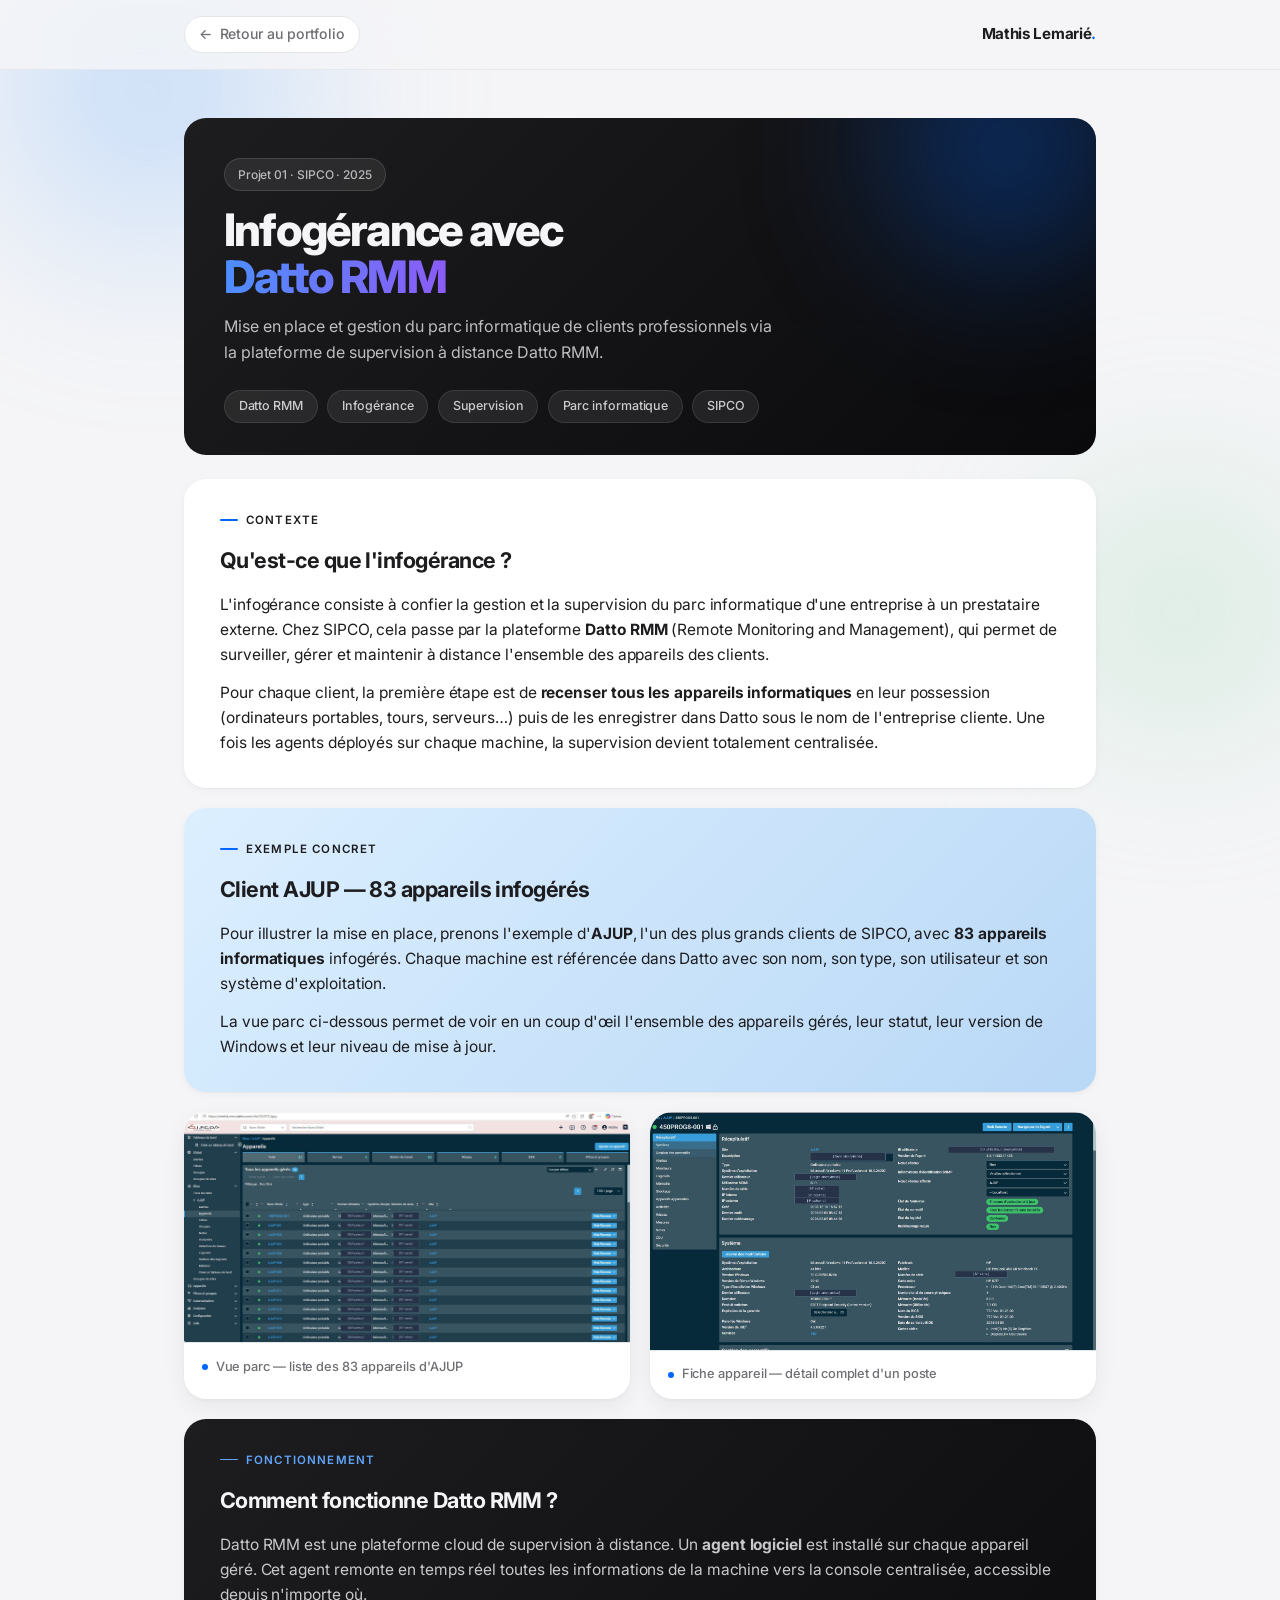
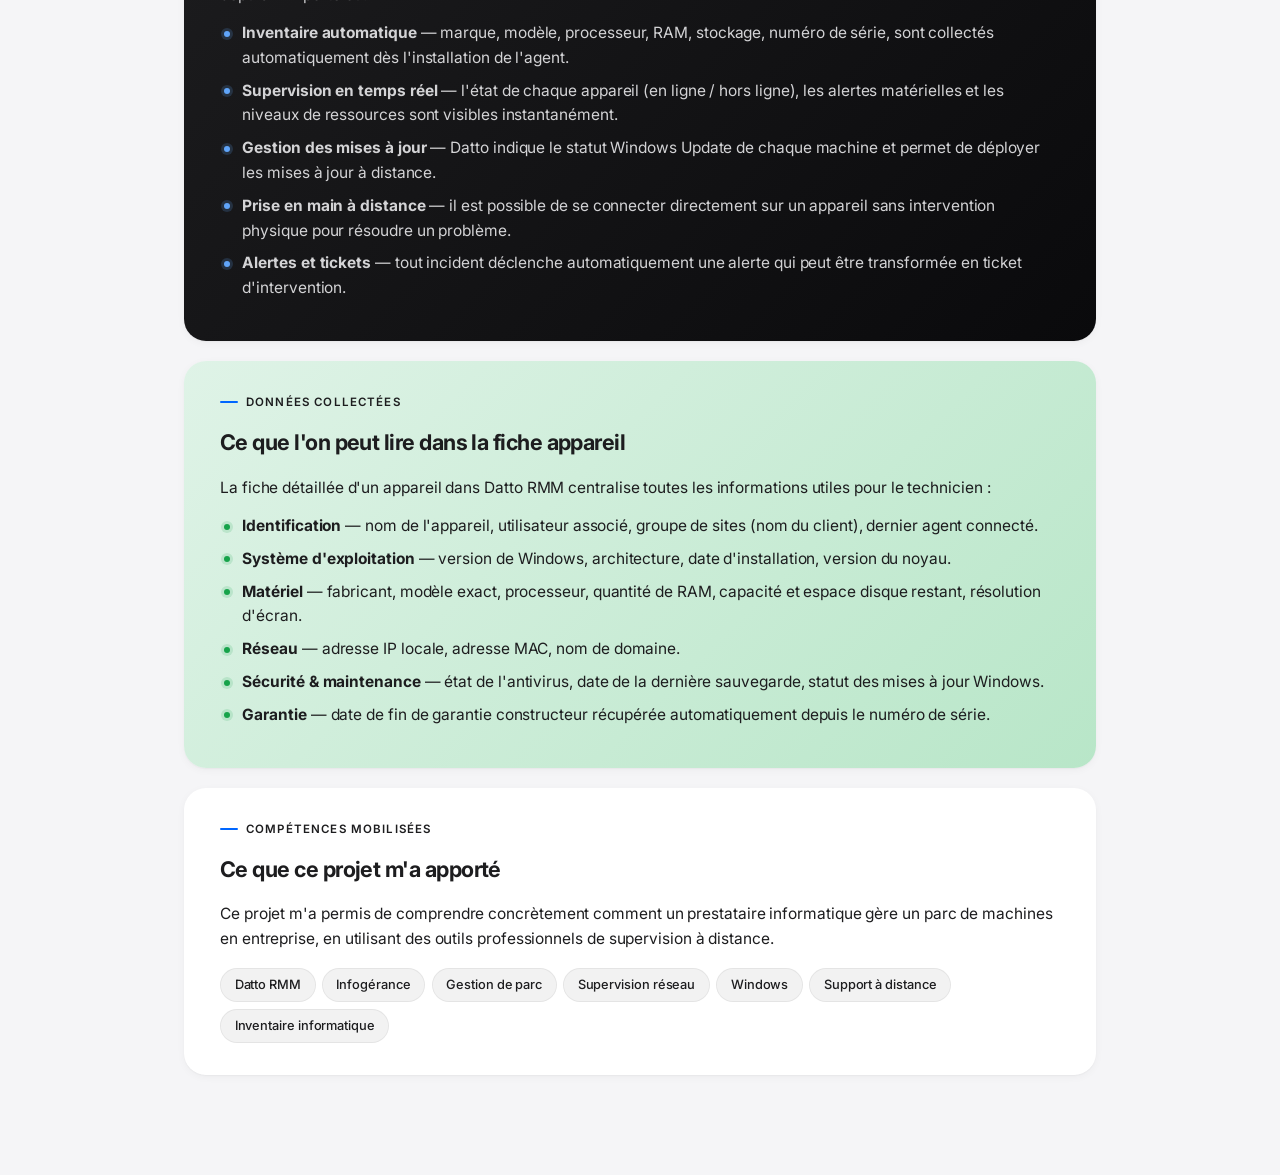
==== projet-datto.html @ 89df0d62 "Fusion contenu laptop : SIPCO, Datto RMM, présentation, Fougères - Localisation hero : Fougères - Qu" ====
<!DOCTYPE html>
<html lang="fr">
<head>
  <meta charset="UTF-8" />
  <meta name="viewport" content="width=device-width, initial-scale=1.0" />
  <title>Projet — Infogérance Datto RMM · Mathis Lemarié</title>
  <link rel="preconnect" href="https://fonts.googleapis.com" />
  <link rel="preconnect" href="https://fonts.gstatic.com" crossorigin />
  <link rel="stylesheet" href="https://fonts.googleapis.com/css2?family=Inter:wght@400;500;600;700;800&display=swap" />
  <style>
    *, *::before, *::after { box-sizing: border-box; margin: 0; padding: 0; }

    :root {
      --bg: #f5f5f7;
      --surface: #ffffff;
      --surface-dark: #1d1d1f;
      --text: #1d1d1f;
      --text-on-dark: #f5f5f7;
      --text-muted: #6e6e73;
      --border: #e5e5e7;
      --accent: #0066ff;
      --radius: 22px;
      --radius-sm: 14px;
      --shadow-sm: 0 1px 2px rgba(0,0,0,0.04), 0 2px 8px rgba(0,0,0,0.04);
      --shadow-md: 0 2px 4px rgba(0,0,0,0.04), 0 8px 24px rgba(0,0,0,0.06);
      --max-width: 960px;
    }

    html { scroll-behavior: smooth; }

    body {
      font-family: "Inter", -apple-system, BlinkMacSystemFont, system-ui, sans-serif;
      background: var(--bg);
      color: var(--text);
      font-size: 15.5px;
      line-height: 1.6;
      min-height: 100vh;
      -webkit-font-smoothing: antialiased;
      letter-spacing: -0.005em;
    }

    /* ---- Fond blobs ---- */
    .bg-canvas {
      position: fixed; inset: 0; z-index: 0;
      overflow: hidden; pointer-events: none;
    }
    .bg-canvas .blob {
      position: absolute; border-radius: 50%;
      filter: blur(80px); opacity: 0.5;
    }
    .blob-1 { width: 500px; height: 500px; background: radial-gradient(circle, #7eb8fb 0%, transparent 65%); top: -160px; left: -100px; animation: drift-1 30s ease-in-out infinite; }
    .blob-2 { width: 400px; height: 400px; background: radial-gradient(circle, #a3dcb6 0%, transparent 65%); bottom: 10%; right: -100px; animation: drift-2 36s ease-in-out infinite; }
    @keyframes drift-1 { 0%,100%{transform:translate(0,0) scale(1)} 50%{transform:translate(100px,80px) scale(1.1)} }
    @keyframes drift-2 { 0%,100%{transform:translate(0,0) scale(1)} 50%{transform:translate(-80px,-60px) scale(0.95)} }

    /* ---- Header ---- */
    .site-header {
      background: rgba(245,245,247,0.85);
      backdrop-filter: saturate(180%) blur(20px);
      border-bottom: 1px solid rgba(0,0,0,0.05);
      position: sticky; top: 0; z-index: 100;
      position: relative; z-index: 1;
    }
    .nav {
      display: flex; align-items: center; gap: 1rem;
      padding: 1rem 1.5rem; max-width: var(--max-width); margin: 0 auto;
    }
    .back-link {
      display: inline-flex; align-items: center; gap: 0.5rem;
      font-size: 0.88rem; font-weight: 500; color: var(--text-muted);
      text-decoration: none; padding: 0.4rem 0.85rem;
      border-radius: 999px; border: 1px solid var(--border);
      background: var(--surface); transition: color 0.2s, box-shadow 0.2s;
    }
    .back-link:hover { color: var(--text); box-shadow: var(--shadow-sm); }
    .back-link::before { content: "←"; font-size: 1em; }

    .nav-brand { font-weight: 700; font-size: 0.95rem; color: var(--text); text-decoration: none; margin-left: auto; letter-spacing: -0.02em; }
    .nav-brand span { color: var(--accent); }

    /* ---- Layout ---- */
    main { position: relative; z-index: 1; padding: 3rem 1.5rem 5rem; max-width: var(--max-width); margin: 0 auto; }

    /* ---- Hero du projet ---- */
    .project-hero {
      background: linear-gradient(135deg, #1d1d1f 0%, #0a0a0c 100%);
      border-radius: var(--radius);
      padding: 2.5rem 2.5rem 2rem;
      margin-bottom: 1.5rem;
      position: relative;
      overflow: hidden;
    }
    .project-hero::before {
      content: "";
      position: absolute; border-radius: 50%;
      filter: blur(70px); z-index: 0; pointer-events: none;
      width: 340px; height: 340px;
      background: radial-gradient(circle, #0066ff 0%, transparent 70%);
      top: -140px; right: -80px; opacity: 0.5;
      animation: float-blob 18s ease-in-out infinite;
    }
    @keyframes float-blob { 0%,100%{transform:translate(0,0) scale(1)} 33%{transform:translate(30px,-25px) scale(1.07)} 66%{transform:translate(-20px,20px) scale(0.94)} }
    .project-hero > * { position: relative; z-index: 1; }

    .project-hero .badge {
      display: inline-flex; align-items: center; gap: 0.5rem;
      padding: 0.35rem 0.8rem; border-radius: 999px;
      background: rgba(255,255,255,0.08); border: 1px solid rgba(255,255,255,0.12);
      font-size: 0.75rem; font-weight: 500; color: rgba(245,245,247,0.7);
      margin-bottom: 1rem;
    }
    .project-hero h1 {
      font-size: clamp(1.8rem, 5vw, 2.8rem); font-weight: 800;
      color: #f5f5f7; letter-spacing: -0.04em; line-height: 1.05;
      margin-bottom: 0.85rem;
    }
    .project-hero h1 span {
      background: linear-gradient(90deg, #4d8eff 0%, #8b5cf6 50%, #4d8eff 100%);
      background-size: 200% 100%;
      -webkit-background-clip: text; background-clip: text;
      -webkit-text-fill-color: transparent;
      animation: gradient-shift 6s linear infinite;
    }
    @keyframes gradient-shift { 0%{background-position:0% 50%} 100%{background-position:200% 50%} }
    .project-hero p { color: rgba(245,245,247,0.75); font-size: 1rem; max-width: 55ch; }

    .meta-row {
      display: flex; flex-wrap: wrap; gap: 0.6rem; margin-top: 1.5rem;
    }
    .meta-tag {
      display: inline-flex; align-items: center; gap: 0.4rem;
      padding: 0.35rem 0.85rem; border-radius: 999px;
      background: rgba(255,255,255,0.08); border: 1px solid rgba(255,255,255,0.1);
      font-size: 0.78rem; font-weight: 500; color: rgba(245,245,247,0.8);
    }

    /* ---- Sections ---- */
    .section {
      background: var(--surface);
      border-radius: var(--radius);
      padding: 2rem 2.25rem;
      margin-bottom: 1.25rem;
      box-shadow: var(--shadow-sm);
    }
    .section.sky    { background: linear-gradient(135deg, #dcefff 0%, #b9d8f6 100%); }
    .section.mint   { background: linear-gradient(135deg, #dff3e7 0%, #b8e6c8 100%); }
    .section.peach  { background: linear-gradient(135deg, #ffe6d8 0%, #ffcaa6 100%); }
    .section.dark   { background: linear-gradient(135deg, #1d1d1f 0%, #0a0a0c 100%); color: #f5f5f7; }

    .section-label {
      font-size: 0.72rem; font-weight: 600; letter-spacing: 0.1em;
      text-transform: uppercase; color: var(--accent); margin-bottom: 0.5rem;
      display: flex; align-items: center; gap: 0.5rem;
    }
    .section-label::before {
      content: ""; display: inline-block; width: 18px; height: 1.5px;
      background: var(--accent); border-radius: 1px;
    }
    .section.dark .section-label { color: #60a5fa; }
    .section.dark .section-label::before { background: #60a5fa; }

    .section h2 {
      font-size: 1.35rem; font-weight: 700; letter-spacing: -0.025em;
      margin-bottom: 1rem; color: var(--text);
    }
    .section.dark h2 { color: #f5f5f7; }

    .section p { margin-bottom: 0.85rem; color: var(--text); }
    .section p:last-child { margin-bottom: 0; }
    .section.dark p { color: rgba(245,245,247,0.8); }

    ul.styled { list-style: none; padding: 0; margin: 0.75rem 0 0; }
    ul.styled li {
      position: relative; padding-left: 1.4rem; margin-bottom: 0.5rem; color: var(--text);
    }
    ul.styled li::before {
      content: ""; position: absolute; left: 0.25rem; top: 0.62em;
      width: 6px; height: 6px; border-radius: 50%;
      background: var(--accent); box-shadow: 0 0 0 3px rgba(0,102,255,0.12);
    }
    .section.dark ul.styled li { color: rgba(245,245,247,0.85); }
    .section.dark ul.styled li::before { background: #60a5fa; box-shadow: 0 0 0 3px rgba(96,165,250,0.18); }
    .section.mint ul.styled li::before { background: #16a34a; box-shadow: 0 0 0 3px rgba(22,163,74,0.15); }
    .section.sky ul.styled li::before  { background: #2563eb; box-shadow: 0 0 0 3px rgba(37,99,235,0.15); }

    /* ---- Images ---- */
    .screenshots {
      display: grid;
      grid-template-columns: 1fr 1fr;
      gap: 1.25rem;
      margin-bottom: 1.25rem;
    }
    .screenshot-card {
      background: var(--surface);
      border-radius: var(--radius);
      overflow: hidden;
      box-shadow: var(--shadow-md);
    }
    .screenshot-card img {
      width: 100%; height: auto; display: block;
      cursor: zoom-in; transition: transform 0.3s ease;
    }
    .screenshot-card img:hover { transform: scale(1.015); }
    .screenshot-caption {
      padding: 0.85rem 1.1rem;
      font-size: 0.8rem; font-weight: 500; color: var(--text-muted);
      border-top: 1px solid var(--border);
      display: flex; align-items: center; gap: 0.5rem;
    }
    .screenshot-caption::before {
      content: ""; width: 6px; height: 6px; border-radius: 50%;
      background: var(--accent); flex-shrink: 0;
    }

    /* ---- Skills tags ---- */
    .tag-row { display: flex; flex-wrap: wrap; gap: 0.4rem; margin-top: 1rem; }
    .tag {
      padding: 0.38rem 0.85rem; border-radius: 999px;
      background: rgba(0,0,0,0.05); border: 1px solid rgba(0,0,0,0.06);
      font-size: 0.8rem; font-weight: 500; color: var(--text);
    }
    .section.dark .tag { background: rgba(255,255,255,0.08); border-color: rgba(255,255,255,0.12); color: #f5f5f7; }

    /* ---- Lightbox ---- */
    .lightbox {
      display: none; position: fixed; inset: 0; z-index: 999;
      background: rgba(0,0,0,0.88); align-items: center; justify-content: center;
      cursor: zoom-out; backdrop-filter: blur(6px);
    }
    .lightbox.open { display: flex; }
    .lightbox img { max-width: 92vw; max-height: 88vh; border-radius: 12px; box-shadow: 0 32px 80px rgba(0,0,0,0.5); }

    /* ---- Responsive ---- */
    @media (max-width: 680px) {
      main { padding: 2rem 1rem 4rem; }
      .screenshots { grid-template-columns: 1fr; }
      .project-hero { padding: 1.75rem 1.5rem 1.5rem; }
      .section { padding: 1.5rem 1.5rem; }
    }
  </style>
</head>
<body>
  <div class="bg-canvas" aria-hidden="true">
    <div class="blob blob-1"></div>
    <div class="blob blob-2"></div>
  </div>

  <header class="site-header">
    <nav class="nav">
      <a class="back-link" href="index.html">Retour au portfolio</a>
      <a class="nav-brand" href="index.html">Mathis Lemarié<span>.</span></a>
    </nav>
  </header>

  <main>

    <!-- Hero -->
    <div class="project-hero">
      <span class="badge">Projet 01 · SIPCO · 2025</span>
      <h1>Infogérance avec<br /><span>Datto RMM</span></h1>
      <p>
        Mise en place et gestion du parc informatique de clients professionnels
        via la plateforme de supervision à distance Datto RMM.
      </p>
      <div class="meta-row">
        <span class="meta-tag">Datto RMM</span>
        <span class="meta-tag">Infogérance</span>
        <span class="meta-tag">Supervision</span>
        <span class="meta-tag">Parc informatique</span>
        <span class="meta-tag">SIPCO</span>
      </div>
    </div>

    <!-- Contexte -->
    <div class="section">
      <p class="section-label">Contexte</p>
      <h2>Qu'est-ce que l'infogérance ?</h2>
      <p>
        L'infogérance consiste à confier la gestion et la supervision du parc informatique d'une entreprise à un prestataire externe. Chez SIPCO, cela passe par la plateforme <strong>Datto RMM</strong> (Remote Monitoring and Management), qui permet de surveiller, gérer et maintenir à distance l'ensemble des appareils des clients.
      </p>
      <p>
        Pour chaque client, la première étape est de <strong>recenser tous les appareils informatiques</strong> en leur possession (ordinateurs portables, tours, serveurs…) puis de les enregistrer dans Datto sous le nom de l'entreprise cliente. Une fois les agents déployés sur chaque machine, la supervision devient totalement centralisée.
      </p>
    </div>

    <!-- Exemple AJUP -->
    <div class="section sky">
      <p class="section-label">Exemple concret</p>
      <h2>Client AJUP — 83 appareils infogérés</h2>
      <p>
        Pour illustrer la mise en place, prenons l'exemple d'<strong>AJUP</strong>, l'un des plus grands clients de SIPCO, avec <strong>83 appareils informatiques</strong> infogérés. Chaque machine est référencée dans Datto avec son nom, son type, son utilisateur et son système d'exploitation.
      </p>
      <p>
        La vue parc ci-dessous permet de voir en un coup d'œil l'ensemble des appareils gérés, leur statut, leur version de Windows et leur niveau de mise à jour.
      </p>
    </div>

    <!-- Screenshots -->
    <div class="screenshots">
      <div class="screenshot-card">
        <img src="assets/img/Datto_RMM_Parc_AJUP_anonymise.png" alt="Vue du parc AJUP dans Datto RMM" />
        <div class="screenshot-caption">Vue parc — liste des 83 appareils d'AJUP</div>
      </div>
      <div class="screenshot-card">
        <img src="assets/img/Datto_RMM_Fiche_AJUP_anonymise.png" alt="Fiche détaillée d'un appareil dans Datto RMM" />
        <div class="screenshot-caption">Fiche appareil — détail complet d'un poste</div>
      </div>
    </div>

    <!-- Comment fonctionne Datto -->
    <div class="section dark">
      <p class="section-label">Fonctionnement</p>
      <h2>Comment fonctionne Datto RMM ?</h2>
      <p>
        Datto RMM est une plateforme cloud de supervision à distance. Un <strong>agent logiciel</strong> est installé sur chaque appareil géré. Cet agent remonte en temps réel toutes les informations de la machine vers la console centralisée, accessible depuis n'importe où.
      </p>
      <ul class="styled">
        <li><strong>Inventaire automatique</strong> — marque, modèle, processeur, RAM, stockage, numéro de série, sont collectés automatiquement dès l'installation de l'agent.</li>
        <li><strong>Supervision en temps réel</strong> — l'état de chaque appareil (en ligne / hors ligne), les alertes matérielles et les niveaux de ressources sont visibles instantanément.</li>
        <li><strong>Gestion des mises à jour</strong> — Datto indique le statut Windows Update de chaque machine et permet de déployer les mises à jour à distance.</li>
        <li><strong>Prise en main à distance</strong> — il est possible de se connecter directement sur un appareil sans intervention physique pour résoudre un problème.</li>
        <li><strong>Alertes et tickets</strong> — tout incident déclenche automatiquement une alerte qui peut être transformée en ticket d'intervention.</li>
      </ul>
    </div>

    <!-- Données visibles dans la fiche -->
    <div class="section mint">
      <p class="section-label">Données collectées</p>
      <h2>Ce que l'on peut lire dans la fiche appareil</h2>
      <p>
        La fiche détaillée d'un appareil dans Datto RMM centralise toutes les informations utiles pour le technicien :
      </p>
      <ul class="styled">
        <li><strong>Identification</strong> — nom de l'appareil, utilisateur associé, groupe de sites (nom du client), dernier agent connecté.</li>
        <li><strong>Système d'exploitation</strong> — version de Windows, architecture, date d'installation, version du noyau.</li>
        <li><strong>Matériel</strong> — fabricant, modèle exact, processeur, quantité de RAM, capacité et espace disque restant, résolution d'écran.</li>
        <li><strong>Réseau</strong> — adresse IP locale, adresse MAC, nom de domaine.</li>
        <li><strong>Sécurité & maintenance</strong> — état de l'antivirus, date de la dernière sauvegarde, statut des mises à jour Windows.</li>
        <li><strong>Garantie</strong> — date de fin de garantie constructeur récupérée automatiquement depuis le numéro de série.</li>
      </ul>
    </div>

    <!-- Compétences -->
    <div class="section">
      <p class="section-label">Compétences mobilisées</p>
      <h2>Ce que ce projet m'a apporté</h2>
      <p>
        Ce projet m'a permis de comprendre concrètement comment un prestataire informatique gère un parc de machines en entreprise, en utilisant des outils professionnels de supervision à distance.
      </p>
      <div class="tag-row">
        <span class="tag">Datto RMM</span>
        <span class="tag">Infogérance</span>
        <span class="tag">Gestion de parc</span>
        <span class="tag">Supervision réseau</span>
        <span class="tag">Windows</span>
        <span class="tag">Support à distance</span>
        <span class="tag">Inventaire informatique</span>
      </div>
    </div>

  </main>

  <!-- Lightbox -->
  <div class="lightbox" id="lightbox">
    <img id="lightbox-img" src="" alt="" />
  </div>

  <script>
    const lightbox = document.getElementById("lightbox");
    const lightboxImg = document.getElementById("lightbox-img");

    document.querySelectorAll(".screenshot-card img").forEach(img => {
      img.addEventListener("click", () => {
        lightboxImg.src = img.src;
        lightboxImg.alt = img.alt;
        lightbox.classList.add("open");
      });
    });

    lightbox.addEventListener("click", () => lightbox.classList.remove("open"));

    document.addEventListener("keydown", e => {
      if (e.key === "Escape") lightbox.classList.remove("open");
    });
  </script>
</body>
</html>
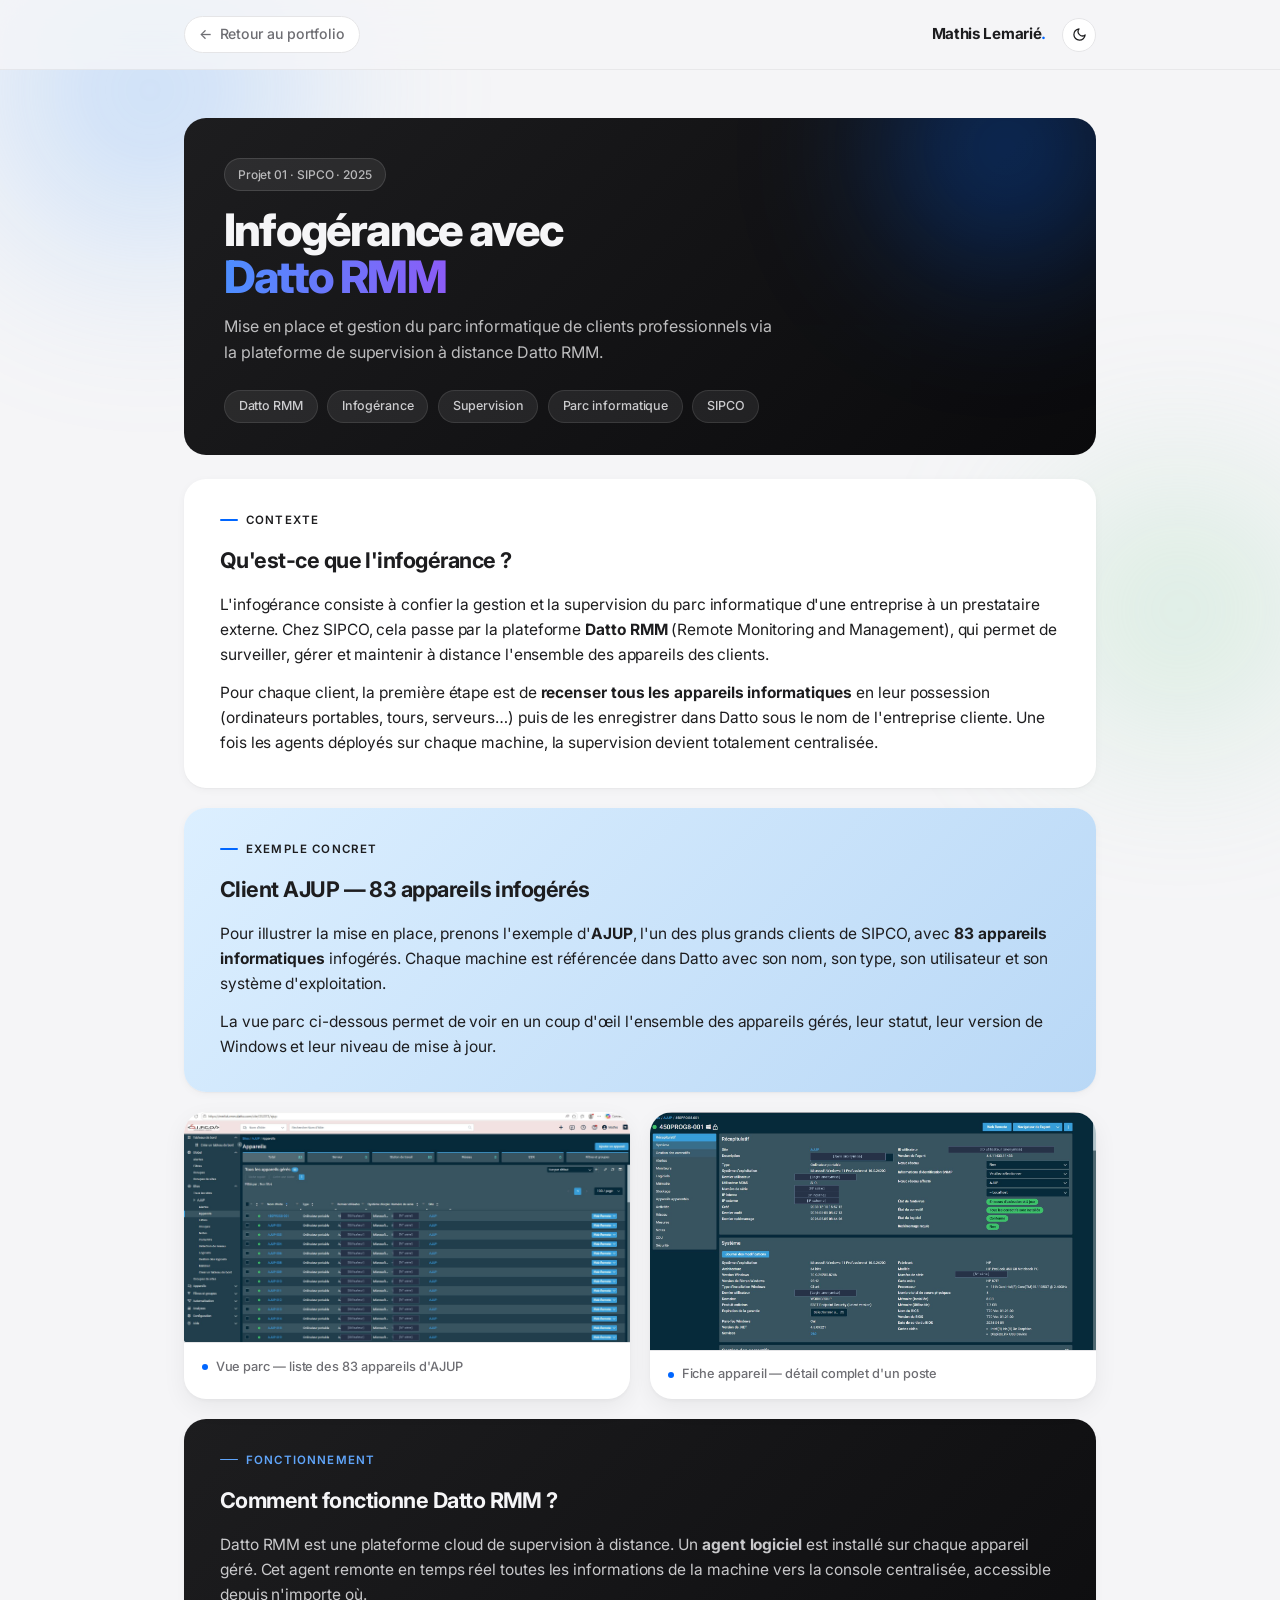
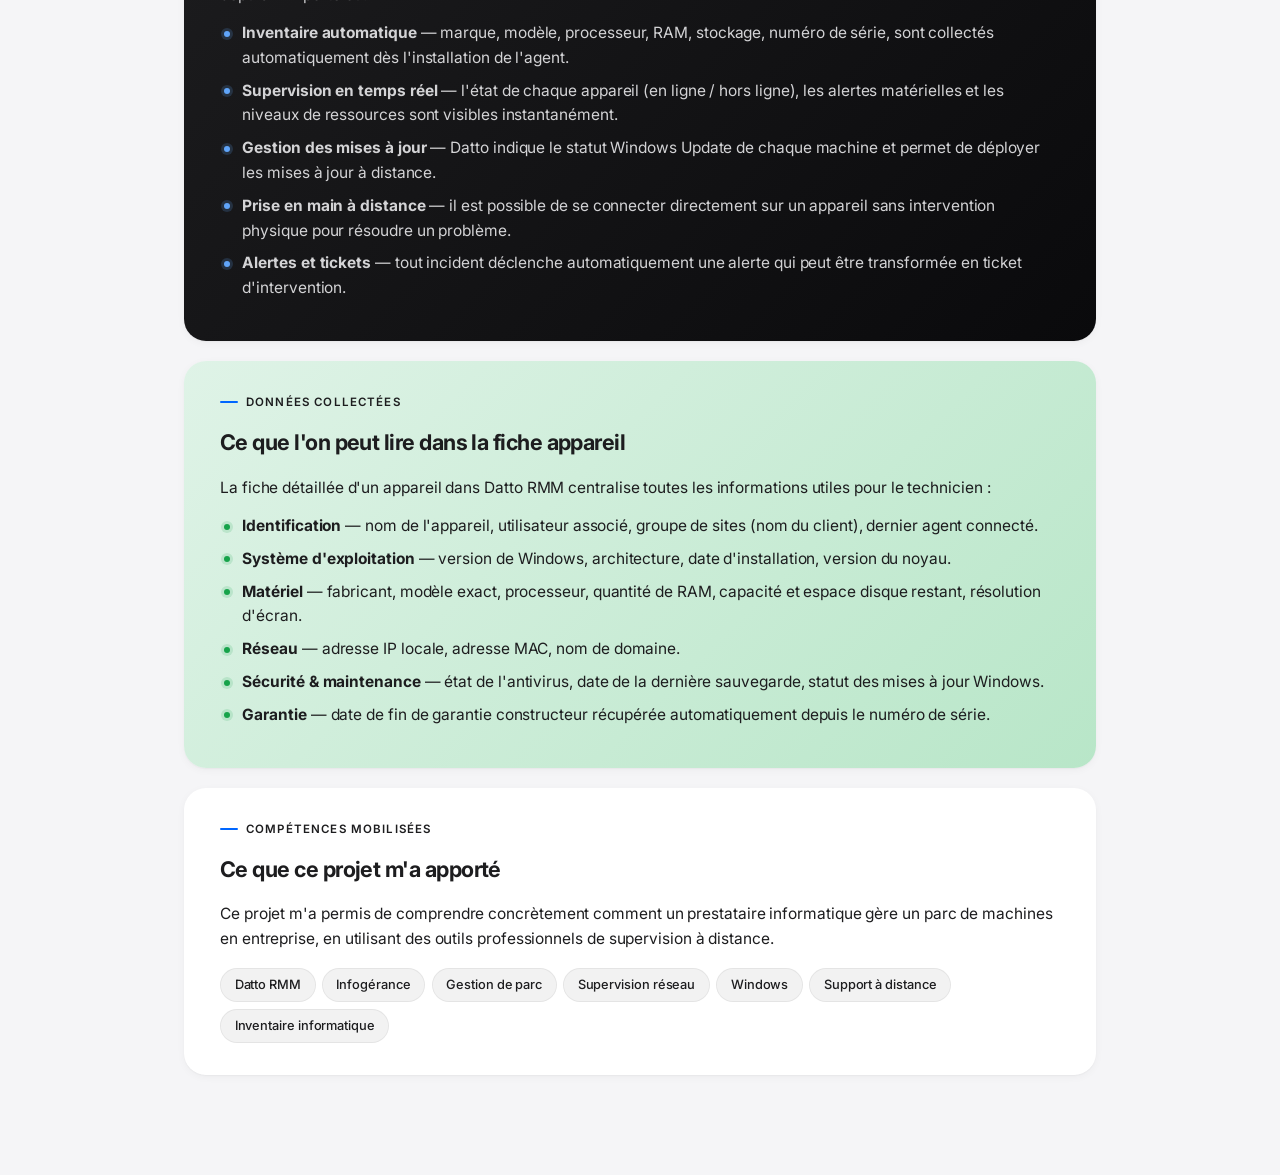
==== commit 134037d8: "Ajout dark mode + toggle sur les pages projet - Script anti-flash dans <head> : lit localStorage ava" ====
--- a/projet-datto.html
+++ b/projet-datto.html
@@ -7,6 +7,7 @@
   <link rel="preconnect" href="https://fonts.googleapis.com" />
   <link rel="preconnect" href="https://fonts.gstatic.com" crossorigin />
   <link rel="stylesheet" href="https://fonts.googleapis.com/css2?family=Inter:wght@400;500;600;700;800&display=swap" />
+  <script>try{var _t=localStorage.getItem("theme"),_pd=window.matchMedia&&window.matchMedia("(prefers-color-scheme: dark)").matches;if(_t==="dark"||(_t===null&&_pd))document.documentElement.setAttribute("data-theme","dark")}catch(e){}</script>
   <style>
     *, *::before, *::after { box-sizing: border-box; margin: 0; padding: 0; }
 
@@ -230,6 +231,62 @@
     .lightbox.open { display: flex; }
     .lightbox img { max-width: 92vw; max-height: 88vh; border-radius: 12px; box-shadow: 0 32px 80px rgba(0,0,0,0.5); }
 
+    /* ---- Nav end & Theme toggle ---- */
+    .nav-end { display: flex; align-items: center; gap: 0.5rem; }
+    .theme-toggle {
+      width: 34px; height: 34px; border-radius: 50%;
+      border: 1px solid var(--border); background: var(--surface);
+      color: var(--text); cursor: pointer;
+      display: flex; align-items: center; justify-content: center;
+      flex-shrink: 0; padding: 0;
+      transition: background 0.2s ease, border-color 0.2s ease, transform 0.25s cubic-bezier(0.2,0,0.2,1);
+    }
+    .theme-toggle:hover { transform: rotate(14deg) scale(1.1); background: rgba(0,0,0,0.05); }
+    .theme-toggle svg {
+      width: 15px; height: 15px; display: block;
+      stroke: currentColor; fill: none;
+      stroke-width: 2; stroke-linecap: round; stroke-linejoin: round;
+      pointer-events: none;
+    }
+    @keyframes toggle-spin {
+      from { transform: rotate(0deg) scale(1.15); }
+      to   { transform: rotate(360deg) scale(1); }
+    }
+    .theme-toggle.rotating { animation: toggle-spin 0.42s cubic-bezier(0.2,0,0.2,1); }
+
+    /* ---- Transition de thème ---- */
+    .theme-transitioning, .theme-transitioning * {
+      transition:
+        background-color 0.35s cubic-bezier(0.2,0,0.2,1),
+        border-color     0.35s cubic-bezier(0.2,0,0.2,1),
+        color            0.35s cubic-bezier(0.2,0,0.2,1) !important;
+    }
+
+    /* ---- Dark mode ---- */
+    [data-theme="dark"] {
+      --bg: #0c0c0f;
+      --surface: #18181d;
+      --text: #f0f0f2;
+      --text-muted: #8e8e96;
+      --border: rgba(255,255,255,0.09);
+      --shadow-sm: 0 1px 3px rgba(0,0,0,0.5), 0 2px 8px rgba(0,0,0,0.4);
+      --shadow-md: 0 2px 6px rgba(0,0,0,0.5), 0 8px 24px rgba(0,0,0,0.55);
+    }
+    [data-theme="dark"] .site-header {
+      background: rgba(12,12,15,0.88);
+      border-bottom-color: rgba(255,255,255,0.05);
+    }
+    [data-theme="dark"] .back-link { background: var(--surface); border-color: var(--border); }
+    [data-theme="dark"] .theme-toggle:hover { background: rgba(255,255,255,0.1); }
+    [data-theme="dark"] .bg-canvas .blob { opacity: 0.28; }
+    [data-theme="dark"] .section           { background: var(--surface); }
+    [data-theme="dark"] .section.sky       { background: linear-gradient(135deg, #0a1e38 0%, #061424 100%); }
+    [data-theme="dark"] .section.mint      { background: linear-gradient(135deg, #0d2e1c 0%, #071e11 100%); }
+    [data-theme="dark"] .section.peach     { background: linear-gradient(135deg, #2e180a 0%, #1e0f06 100%); }
+    [data-theme="dark"] .screenshot-card   { background: var(--surface); }
+    [data-theme="dark"] .screenshot-caption { border-top-color: var(--border); }
+    [data-theme="dark"] .tag { background: rgba(255,255,255,0.07); border-color: rgba(255,255,255,0.1); }
+
     /* ---- Responsive ---- */
     @media (max-width: 680px) {
       main { padding: 2rem 1rem 4rem; }
@@ -249,6 +306,11 @@
     <nav class="nav">
       <a class="back-link" href="index.html">Retour au portfolio</a>
       <a class="nav-brand" href="index.html">Mathis Lemarié<span>.</span></a>
+      <div class="nav-end">
+        <button class="theme-toggle" id="themeToggle" aria-label="Passer en mode sombre">
+          <svg viewBox="0 0 24 24"><path d="M21 12.79A9 9 0 1 1 11.21 3 7 7 0 0 0 21 12.79z"/></svg>
+        </button>
+      </div>
     </nav>
   </header>
 
@@ -366,6 +428,7 @@
   </div>
 
   <script>
+    // ---- Lightbox ----
     const lightbox = document.getElementById("lightbox");
     const lightboxImg = document.getElementById("lightbox-img");
 
@@ -382,6 +445,34 @@
     document.addEventListener("keydown", e => {
       if (e.key === "Escape") lightbox.classList.remove("open");
     });
+
+    // ---- Theme toggle ----
+    const themeToggle = document.getElementById("themeToggle");
+    const html = document.documentElement;
+
+    const SVG_MOON = `<svg viewBox="0 0 24 24"><path d="M21 12.79A9 9 0 1 1 11.21 3 7 7 0 0 0 21 12.79z"/></svg>`;
+    const SVG_SUN  = `<svg viewBox="0 0 24 24"><circle cx="12" cy="12" r="5"/><line x1="12" y1="1" x2="12" y2="3"/><line x1="12" y1="21" x2="12" y2="23"/><line x1="4.22" y1="4.22" x2="5.64" y2="5.64"/><line x1="18.36" y1="18.36" x2="19.78" y2="19.78"/><line x1="1" y1="12" x2="3" y2="12"/><line x1="21" y1="12" x2="23" y2="12"/><line x1="4.22" y1="19.78" x2="5.64" y2="18.36"/><line x1="18.36" y1="5.64" x2="19.78" y2="4.22"/></svg>`;
+
+    function syncIcon() {
+      const dark = html.getAttribute("data-theme") === "dark";
+      themeToggle.innerHTML = dark ? SVG_SUN : SVG_MOON;
+      themeToggle.setAttribute("aria-label", dark ? "Passer en mode clair" : "Passer en mode sombre");
+    }
+
+    syncIcon();
+
+    themeToggle.addEventListener("click", () => {
+      const next = html.getAttribute("data-theme") === "dark" ? "light" : "dark";
+      html.classList.add("theme-transitioning");
+      html.setAttribute("data-theme", next);
+      localStorage.setItem("theme", next);
+      syncIcon();
+      themeToggle.classList.add("rotating");
+      setTimeout(() => {
+        html.classList.remove("theme-transitioning");
+        themeToggle.classList.remove("rotating");
+      }, 420);
+    });
   </script>
 </body>
 </html>
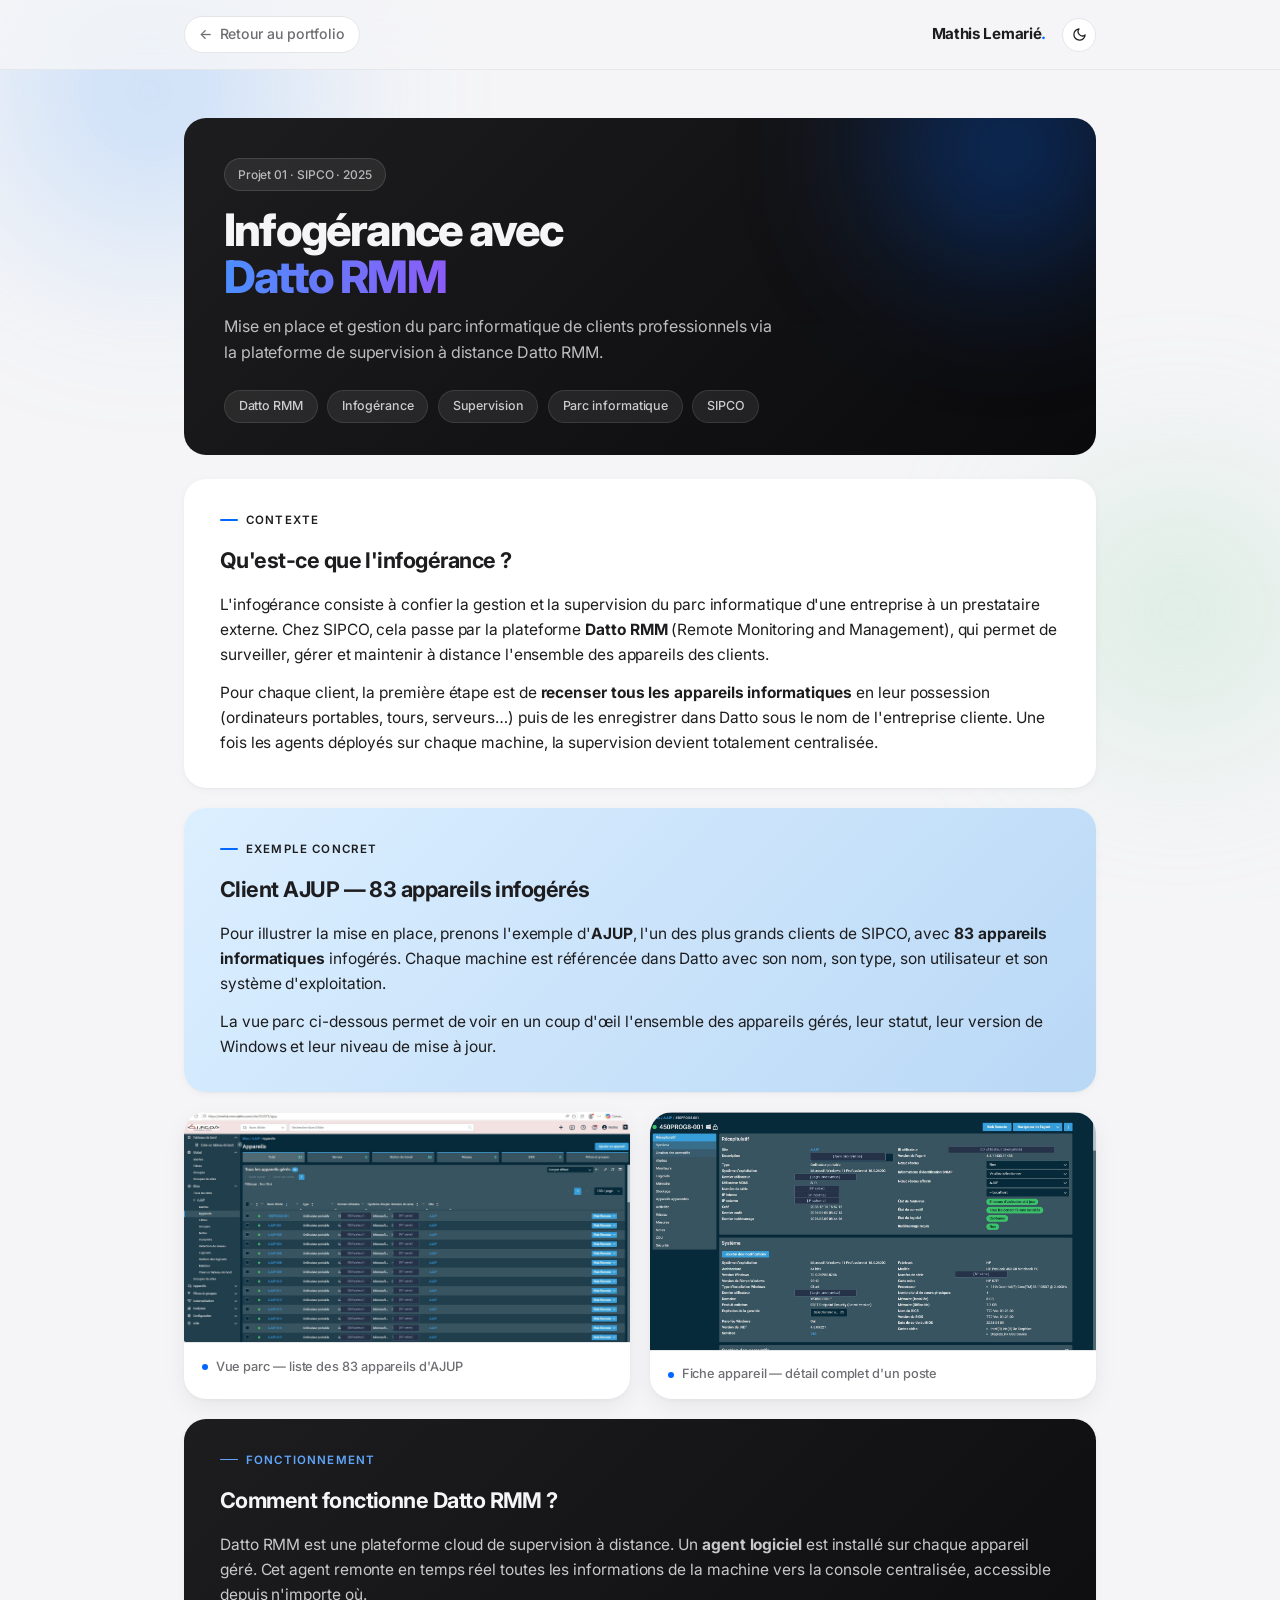
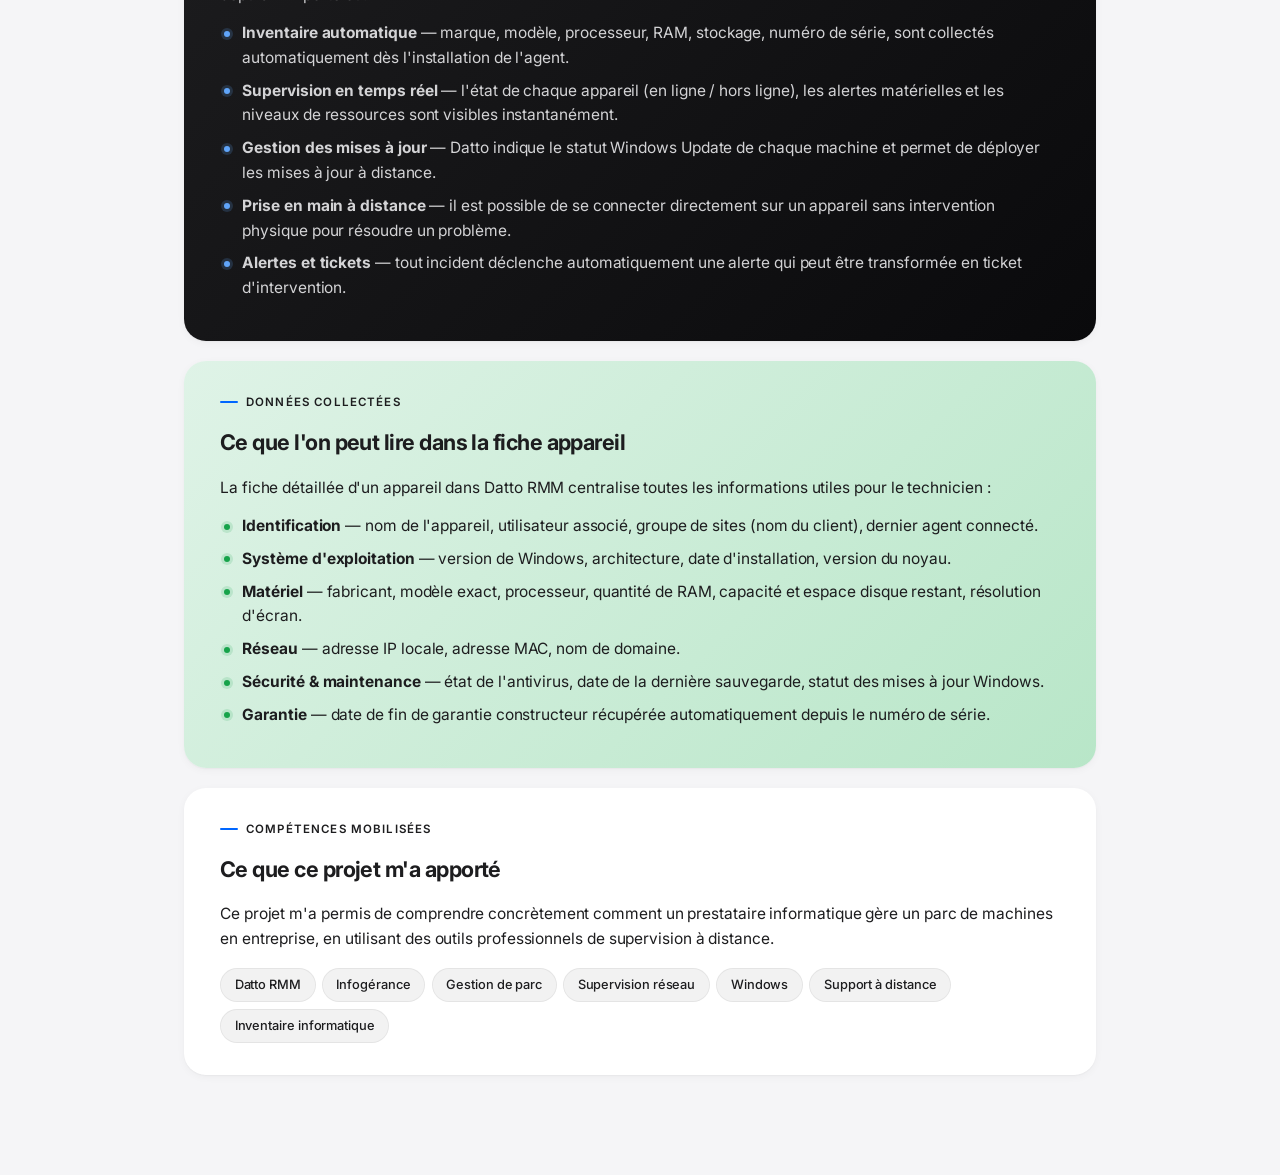
==== commit 8b3d8ab7: "Optimisations globales du portfolio - Favicon SVG gradient bleu/violet avec initiales ML (visible da" ====
--- a/projet-datto.html
+++ b/projet-datto.html
@@ -4,6 +4,13 @@
   <meta charset="UTF-8" />
   <meta name="viewport" content="width=device-width, initial-scale=1.0" />
   <title>Projet — Infogérance Datto RMM · Mathis Lemarié</title>
+  <meta name="description" content="Mise en place et gestion du parc informatique via Datto RMM chez SIPCO. 83 appareils infogérés pour le client AJUP." />
+  <link rel="icon" type="image/svg+xml" href="favicon.svg" />
+  <meta property="og:type" content="article" />
+  <meta property="og:title" content="Infogérance Datto RMM — Mathis Lemarié" />
+  <meta property="og:description" content="Mise en place et gestion du parc informatique via Datto RMM chez SIPCO. 83 appareils infogérés pour le client AJUP." />
+  <meta property="og:url" content="https://ekipadonf.github.io/portfolio-e5/projet-datto.html" />
+  <meta property="og:locale" content="fr_FR" />
   <link rel="preconnect" href="https://fonts.googleapis.com" />
   <link rel="preconnect" href="https://fonts.gstatic.com" crossorigin />
   <link rel="stylesheet" href="https://fonts.googleapis.com/css2?family=Inter:wght@400;500;600;700;800&display=swap" />
@@ -231,6 +238,29 @@
     .lightbox.open { display: flex; }
     .lightbox img { max-width: 92vw; max-height: 88vh; border-radius: 12px; box-shadow: 0 32px 80px rgba(0,0,0,0.5); }
 
+    /* ---- Barre de progression de lecture ---- */
+    #progress-bar {
+      position: fixed; top: 0; left: 0; height: 3px; width: 0%;
+      background: linear-gradient(90deg, #4d8eff 0%, #8b5cf6 100%);
+      z-index: 200; pointer-events: none; transition: width 0.08s linear;
+      border-radius: 0 2px 2px 0;
+    }
+
+    /* ---- Bouton retour en haut ---- */
+    #back-to-top {
+      position: fixed; bottom: 2rem; right: 2rem; z-index: 150;
+      width: 42px; height: 42px; border-radius: 50%;
+      background: var(--surface); border: 1px solid var(--border);
+      color: var(--text); font-size: 1rem; cursor: pointer;
+      display: flex; align-items: center; justify-content: center;
+      box-shadow: var(--shadow-md); font-family: inherit;
+      opacity: 0; transform: translateY(12px);
+      transition: opacity 0.3s ease, transform 0.3s ease, background 0.2s ease, border-color 0.2s ease, color 0.2s ease;
+      pointer-events: none;
+    }
+    #back-to-top.visible { opacity: 1; transform: translateY(0); pointer-events: auto; }
+    #back-to-top:hover { background: var(--accent); color: #fff; border-color: var(--accent); transform: translateY(-3px); }
+
     /* ---- Nav end & Theme toggle ---- */
     .nav-end { display: flex; align-items: center; gap: 0.5rem; }
     .theme-toggle {
@@ -297,6 +327,7 @@
   </style>
 </head>
 <body>
+  <div id="progress-bar"></div>
   <div class="bg-canvas" aria-hidden="true">
     <div class="blob blob-1"></div>
     <div class="blob blob-2"></div>
@@ -360,11 +391,11 @@
     <!-- Screenshots -->
     <div class="screenshots">
       <div class="screenshot-card">
-        <img src="assets/img/Datto_RMM_Parc_AJUP_anonymise.png" alt="Vue du parc AJUP dans Datto RMM" />
+        <img src="assets/img/Datto_RMM_Parc_AJUP_anonymise.png" alt="Vue du parc AJUP dans Datto RMM" loading="lazy" />
         <div class="screenshot-caption">Vue parc — liste des 83 appareils d'AJUP</div>
       </div>
       <div class="screenshot-card">
-        <img src="assets/img/Datto_RMM_Fiche_AJUP_anonymise.png" alt="Fiche détaillée d'un appareil dans Datto RMM" />
+        <img src="assets/img/Datto_RMM_Fiche_AJUP_anonymise.png" alt="Fiche détaillée d'un appareil dans Datto RMM" loading="lazy" />
         <div class="screenshot-caption">Fiche appareil — détail complet d'un poste</div>
       </div>
     </div>
@@ -422,6 +453,8 @@
 
   </main>
 
+  <button id="back-to-top" aria-label="Retour en haut">↑</button>
+
   <!-- Lightbox -->
   <div class="lightbox" id="lightbox">
     <img id="lightbox-img" src="" alt="" />
@@ -445,6 +478,41 @@
     document.addEventListener("keydown", e => {
       if (e.key === "Escape") lightbox.classList.remove("open");
     });
+
+    // ---- Barre de progression ----
+    (function () {
+      const bar = document.getElementById("progress-bar");
+      const btn = document.getElementById("back-to-top");
+      window.addEventListener("scroll", function () {
+        const scrolled = document.documentElement.scrollTop;
+        const max = document.documentElement.scrollHeight - window.innerHeight;
+        if (bar && max > 0) bar.style.width = (scrolled / max * 100) + "%";
+        if (btn) btn.classList.toggle("visible", scrolled > 300);
+      }, { passive: true });
+      if (btn) btn.addEventListener("click", function () { window.scrollTo({ top: 0, behavior: "smooth" }); });
+    })();
+
+    // ---- Animations au scroll ----
+    (function () {
+      if (!window.IntersectionObserver) return;
+      const items = document.querySelectorAll("main .section, main .screenshots");
+      items.forEach(function (el) {
+        el.style.opacity = "0";
+        el.style.transform = "translateY(22px)";
+        el.style.transition = "opacity 0.65s cubic-bezier(0.2,0,0.2,1), transform 0.65s cubic-bezier(0.2,0,0.2,1)";
+      });
+      const obs = new IntersectionObserver(function (entries) {
+        entries.forEach(function (entry) {
+          if (entry.isIntersecting) {
+            entry.target.style.opacity = "1";
+            entry.target.style.transform = "translateY(0)";
+            obs.unobserve(entry.target);
+          }
+        });
+      }, { threshold: 0.07, rootMargin: "0px 0px -4% 0px" });
+      items.forEach(function (el) { obs.observe(el); });
+      setTimeout(function () { items.forEach(function (el) { el.style.opacity = "1"; el.style.transform = "translateY(0)"; }); }, 1800);
+    })();
 
     // ---- Theme toggle ----
     const themeToggle = document.getElementById("themeToggle");
